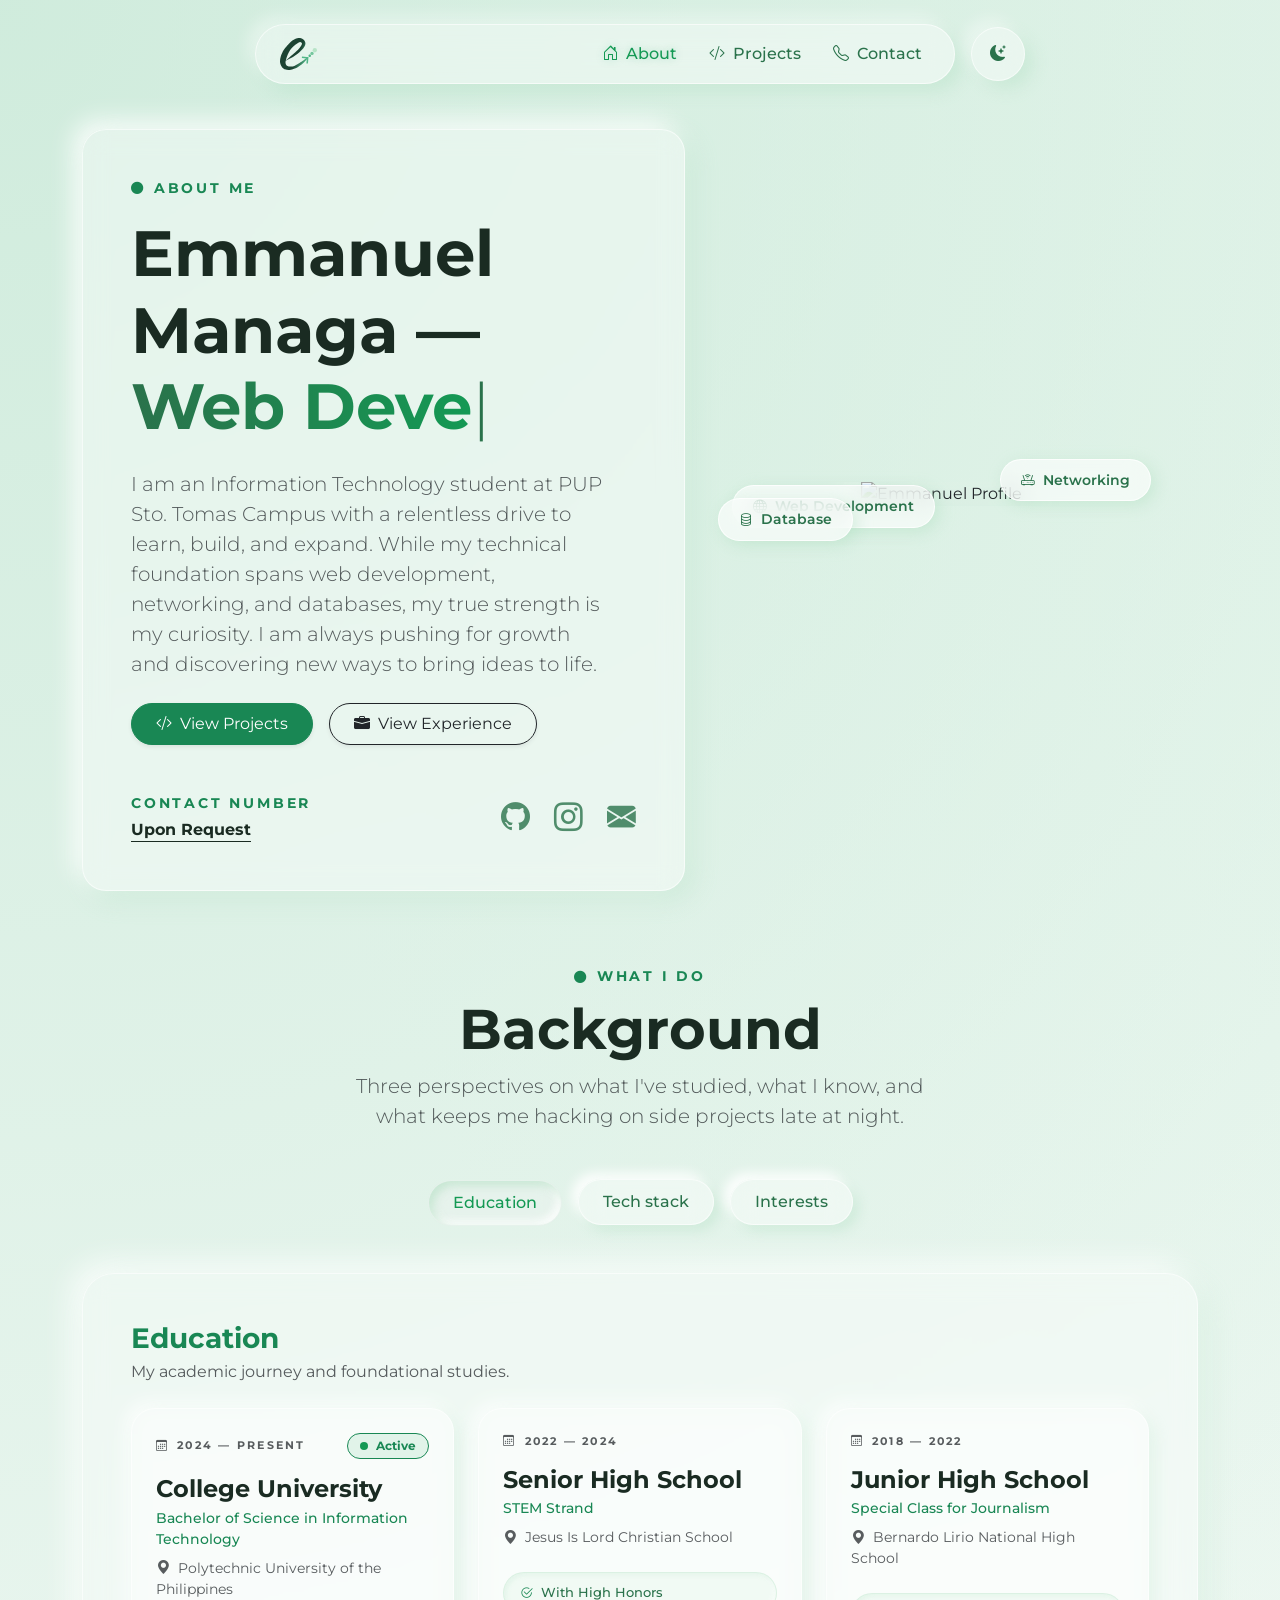
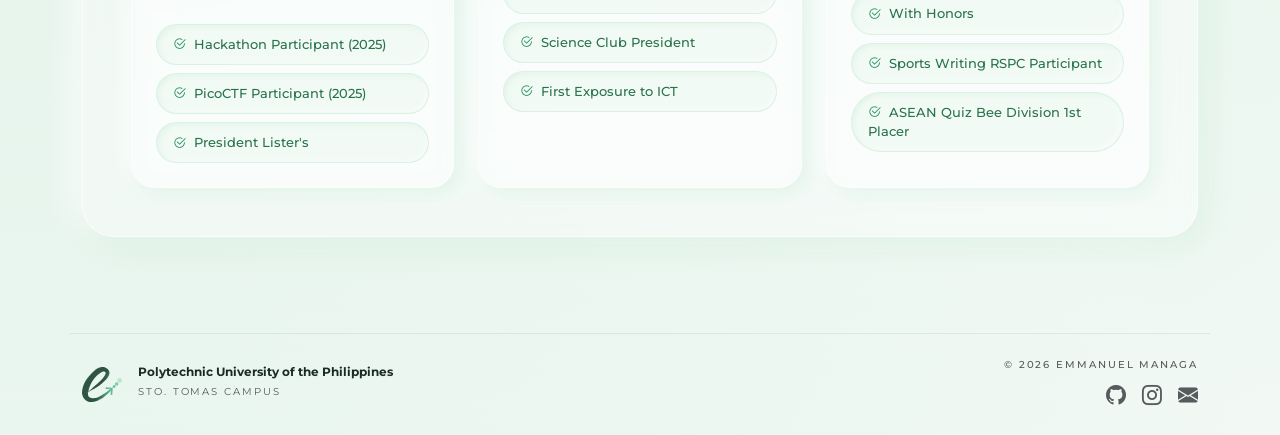
==== index.html @ 695e70b9 "Add files via upload Initial portfolio commit" ====
<!doctype html>
<html lang="en">

<head>
    <meta charset="utf-8">
    <meta name="viewport" content="width=device-width, initial-scale=1">
    <title>Emmanuel Managa</title>
    <link rel="icon" type="image/svg+xml" href="logo.svg">
    <link href="https://cdn.jsdelivr.net/npm/bootstrap@5.3.8/dist/css/bootstrap.min.css" rel="stylesheet"
        integrity="sha384-sRIl4kxILFvY47J16cr9ZwB07vP4J8+LH7qKQnuqkuIAvNWLzeN8tE5YBujZqJLB" crossorigin="anonymous">
    <link rel="stylesheet" href="https://cdn.jsdelivr.net/npm/bootstrap-icons@1.11.3/font/bootstrap-icons.min.css">
    <link href="https://fonts.googleapis.com/css2?family=Montserrat:wght@400;500;600;700&display=swap" rel="stylesheet">
    <link rel="stylesheet" href="style.css">

    <script>
        const savedTheme = localStorage.getItem('portfolioTheme') || 'light';
        document.documentElement.setAttribute('data-bs-theme', savedTheme);
    </script>
</head>

<body>
    <div class="container mt-4 fixed-top d-flex justify-content-center align-items-center gap-3 z-3">

        <nav class="navbar navbar-expand-lg custom-pill-nav px-4 py-2">
            <a class="navbar-brand d-flex align-items-center" href="index.html">
                <img src="logo.svg" alt="Emmanuel Logo" class="custom-logo-img">
            </a>

            <button class="navbar-toggler border-0" type="button" data-bs-toggle="collapse" data-bs-target="#navbarNav">
                <span class="navbar-toggler-icon"></span>
            </button>

            <div class="collapse navbar-collapse" id="navbarNav">
                <ul class="navbar-nav ms-auto gap-3 fw-medium">
                    <li class="nav-item"><a class="nav-link active d-flex align-items-center gap-2" href="index.html"><i
                                class="bi bi-house-door"></i> About</a></li>
                    <li class="nav-item"><a class="nav-link d-flex align-items-center gap-2" href="projects.html"><i
                                class="bi bi-code-slash"></i> Projects</a></li>
                    <li class="nav-item"><a class="nav-link d-flex align-items-center gap-2" href="#contact"><i
                                class="bi bi-telephone"></i> Contact</a></li>
                </ul>
            </div>
        </nav>

        <button id="theme-toggle" class="btn theme-toggle-btn d-flex justify-content-center align-items-center"
            aria-label="Toggle Theme">
            <i class="bi bi-moon-stars-fill" id="theme-icon"></i>
        </button>

    </div>

    <section id="about" class="container min-vh-100 d-flex align-items-center">
        <div class="row w-100 align-items-center g-5 perspective-wrapper mt-4 pt-5">

            <div class="col-lg-7">
                <div class="hero-glass-card p-5" id="parallax-card">
                    <span class="text-success fw-bold tracking-wide small text-uppercase mb-3 d-block">
                        <i class="bi bi-circle-fill text-success small me-2"></i>About Me
                    </span>

                    <h1 class="display-3 fw-bold mt-2 mb-4 text-dark-custom">
                        Emmanuel Managa — <br>
                        <span id="typewriter" class="text-gradient"></span><span class="cursor">|</span>
                    </h1>

                    <p class="lead text-muted mb-4 pe-lg-4">
                        I am an Information Technology student at PUP Sto. Tomas Campus with a relentless drive to
                        learn,
                        build, and expand. While my technical foundation spans web development, networking, and
                        databases,
                        my true strength is my curiosity. I am always pushing for growth and discovering new ways to
                        bring
                        ideas to life.
                    </p>

                    <div class="d-flex flex-wrap gap-3 mb-5">
                        <a href="projects.html" class="btn btn-success px-4 py-2 rounded-pill shadow-sm">
                            <i class="bi bi-code-slash me-2"></i>View Projects
                        </a>
                        <a href="experience.html" class="btn btn-outline-dark px-4 py-2 rounded-pill shadow-sm">
                            <i class="bi bi-briefcase-fill me-2"></i>View Experience
                        </a>
                    </div>

                    <div class="mt-2 d-flex justify-content-between align-items-end flex-wrap gap-3 position-relative"
                        style="z-index: 20;">

                        <div>
                            <span class="text-success fw-bold tracking-wide small text-uppercase d-block mb-1">Contact
                                Number</span>
                            <a href="#"
                                class="h6 fw-bold text-dark-custom text-decoration-underline mb-0 d-inline-block"
                                style="text-underline-offset: 6px;">
                                Upon Request
                            </a>
                        </div>

                        <div class="d-flex gap-4 pb-1">
                            <a href="https://github.com/emmanmanaga" target="_blank" class="hero-social-icon"
                                aria-label="GitHub"><i class="bi bi-github"></i></a>
                            <a href="https://www.instagram.com/em.managa/" target="_blank" class="hero-social-icon"
                                aria-label="Instagram"><i class="bi bi-instagram"></i></a>
                            <a href="mailto:emmanmng13@gmail.com" class="hero-social-icon" aria-label="Email"><i
                                    class="bi bi-envelope-fill"></i></a>
                        </div>

                    </div>
                </div>
            </div>

            <div class="col-lg-5 text-center position-relative d-flex justify-content-center align-items-center mt-3">

                <div class="floating-badge badge-1"><i class="bi bi-globe me-1"></i> Web Development</div>
                <div class="floating-badge badge-2"><i class="bi bi-router me-1"></i> Networking</div>
                <div class="floating-badge badge-3"><i class="bi bi-database me-1"></i> Database</div>

                <div class="floating-wrapper mx-auto w-100" style="max-width: 400px;">

                    <div id="profileBrandCarousel" class="carousel slide" data-bs-ride="carousel" data-bs-pause="false"
                        data-bs-interval="4000">
                        <div class="carousel-inner">

                            <div class="carousel-item active">
                                <img src="hero-pfp.png" alt="Emmanuel Profile" class="img-fluid profile-carousel-img">
                            </div>

                            <div class="carousel-item">
                                <img src="logo.svg" alt="Emmanuel Logo" class="img-fluid profile-carousel-img p-4">
                            </div>

                        </div>
                    </div>

                </div>

            </div>

        </div>
    </section>

    <section class="container py-5 mt-3">

        <div class="text-center mb-5">
            <span class="text-success fw-bold tracking-wide small text-uppercase">
                <i class="bi bi-circle-fill text-success small me-2"></i>What I Do</span>
            <h2 class="display-4 fw-bold text-dark-custom mt-2">Background</h2>
            <p class="lead text-muted mx-auto" style="max-width: 600px;">
                Three perspectives on what I've studied, what I know, and what keeps me hacking on side projects late at
                night.
            </p>
        </div>

        <ul class="nav nav-pills justify-content-center gap-3 mb-5" id="about-pills" role="tablist">
            <li class="nav-item" role="presentation">
                <button class="nav-link active neo-pill" id="pills-education-tab" data-bs-toggle="pill"
                    data-bs-target="#pills-education" type="button" role="tab" aria-selected="true">Education</button>
            </li>
            <li class="nav-item" role="presentation">
                <button class="nav-link neo-pill" id="pills-tech-tab" data-bs-toggle="pill" data-bs-target="#pills-tech"
                    type="button" role="tab" aria-selected="false">Tech stack</button>
            </li>
            <li class="nav-item" role="presentation">
                <button class="nav-link neo-pill" id="pills-interests-tab" data-bs-toggle="pill"
                    data-bs-target="#pills-interests" type="button" role="tab" aria-selected="false">Interests</button>
            </li>
        </ul>

        <div class="tab-content neo-content-card p-4 p-md-5" id="pills-tabContent">

            <div class="tab-pane fade show active" id="pills-education" role="tabpanel" tabindex="0">
                <h3 class="fw-bold text-success mb-1">Education</h3>
                <p class="text-muted mb-4">My academic journey and foundational studies.</p>

                <div class="row g-4">

                    <div class="col-xl-4 col-md-6">
                        <div class="neo-edu-card h-100">
                            <div class="d-flex justify-content-between align-items-center mb-3">
                                <small class="text-muted fw-bold tracking-wide" style="font-size: 0.7rem;">
                                    <i class="bi bi-calendar3 me-2"></i>2024 — PRESENT
                                </small>
                                <span
                                    class="badge rounded-pill neo-active-badge text-success border border-success fw-bold d-flex align-items-center gap-2">
                                    <span class="pulse-dot"></span> Active
                                </span>
                            </div>

                            <h4 class="fw-bold text-dark-custom mb-1">College
                                University</h4>
                            <p class="text-success fw-medium small mb-2">Bachelor of Science in Information Technology
                            </p>
                            <p class="text-muted small mb-4"><i class="bi bi-geo-alt-fill me-1"></i> Polytechnic
                                University of the Philippines</p>

                            <div class="d-flex flex-column gap-2">
                                <div class="neo-list-item"><i
                                        class="bi bi-check2-circle me-2 text-success"></i>Hackathon
                                    Participant (2025)</div>
                                <div class="neo-list-item"><i class="bi bi-check2-circle me-2 text-success"></i>PicoCTF
                                    Participant (2025)
                                </div>
                                <div class="neo-list-item"><i
                                        class="bi bi-check2-circle me-2 text-success"></i>President Lister's</div>
                            </div>
                        </div>
                    </div>

                    <div class="col-xl-4 col-md-6">
                        <div class="neo-edu-card h-100">
                            <div class="d-flex justify-content-between align-items-center mb-3">
                                <small class="text-muted fw-bold tracking-wide" style="font-size: 0.7rem;">
                                    <i class="bi bi-calendar3 me-2"></i>2022 — 2024
                                </small>
                            </div>

                            <h4 class="fw-bold text-dark-custom mb-1">Senior
                                High School</h4>
                            <p class="text-success fw-medium small mb-2">STEM Strand</p>
                            <p class="text-muted small mb-4"><i class="bi bi-geo-alt-fill me-1"></i> Jesus Is Lord
                                Christian School</p>

                            <div class="d-flex flex-column gap-2">
                                <div class="neo-list-item"><i class="bi bi-check2-circle me-2 text-success"></i>With
                                    High Honors</div>
                                <div class="neo-list-item"><i class="bi bi-check2-circle me-2 text-success"></i>Science
                                    Club President
                                </div>
                                <div class="neo-list-item"><i class="bi bi-check2-circle me-2 text-success"></i>First
                                    Exposure to ICT</div>
                            </div>
                        </div>
                    </div>

                    <div class="col-xl-4 col-md-12">
                        <div class="neo-edu-card h-100">
                            <div class="d-flex justify-content-between align-items-center mb-3">
                                <small class="text-muted fw-bold tracking-wide" style="font-size: 0.7rem;">
                                    <i class="bi bi-calendar3 me-2"></i>2018 — 2022
                                </small>
                            </div>

                            <h4 class="fw-bold text-dark-custom mb-1">Junior
                                High School</h4>
                            <p class="text-success fw-medium small mb-2">Special Class for Journalism</p>
                            <p class="text-muted small mb-4"><i class="bi bi-geo-alt-fill me-1"></i> Bernardo Lirio
                                National High School</p>

                            <div class="d-flex flex-column gap-2">
                                <div class="neo-list-item"><i class="bi bi-check2-circle me-2 text-success"></i>With
                                    Honors</div>
                                <div class="neo-list-item"><i class="bi bi-check2-circle me-2 text-success"></i>Sports
                                    Writing RSPC Participant
                                </div>
                                <div class="neo-list-item"><i class="bi bi-check2-circle me-2 text-success"></i>ASEAN
                                    Quiz Bee Division 1st Placer</div>
                            </div>
                        </div>
                    </div>

                </div>
            </div>

            <div class="tab-pane fade" id="pills-tech" role="tabpanel" tabindex="0">
                <h3 class="fw-bold text-success mb-1">Tech Stack</h3>
                <p class="text-muted mb-4">The tools, languages, and frameworks I use to build.</p>

                <div class="row g-4">

                    <div class="col-md-6">
                        <div class="neo-edu-card h-100">
                            <div class="d-flex align-items-center gap-3 mb-4">
                                <div class="tech-icon-wrapper text-success">
                                    <i class="bi bi-code-slash fs-5"></i>
                                </div>
                                <h5 class="fw-bold text-dark-custom mb-0 tracking-wide text-uppercase"
                                    style="font-size: 0.85rem;">Frontend Development</h5>
                            </div>
                            <div class="d-flex flex-wrap gap-2">
                                <div class="neo-tech-pill"><i class="bi bi-filetype-html text-danger fs-6"></i> HTML
                                </div>
                                <div class="neo-tech-pill"><i class="bi bi-filetype-css text-primary fs-6"></i> CSS
                                </div>
                                <div class="neo-tech-pill"><i class="bi bi-filetype-js text-warning fs-6"></i>
                                    JavaScript</div>
                                <div class="neo-tech-pill"><i class="bi bi-bootstrap text-purple fs-6"
                                        style="color: #7952b3;"></i> Bootstrap</div>
                                <div class="neo-tech-pill"><i class="bi bi-window text-secondary fs-6"></i> Tkinter
                                </div>
                            </div>
                        </div>
                    </div>

                    <div class="col-md-6">
                        <div class="neo-edu-card h-100">
                            <div class="d-flex align-items-center gap-3 mb-4">
                                <div class="tech-icon-wrapper text-success">
                                    <i class="bi bi-cpu fs-5"></i>
                                </div>
                                <h5 class="fw-bold text-dark-custom mb-0 tracking-wide text-uppercase"
                                    style="font-size: 0.85rem;">Backend Development</h5>
                            </div>
                            <div class="d-flex flex-wrap gap-2">
                                <div class="neo-tech-pill"><i class="bi bi-filetype-php text-primary fs-6"
                                        style="color: #777bb4 !important;"></i> PHP</div>
                                <div class="neo-tech-pill"><i class="bi bi-filetype-py text-primary fs-6"></i> Python
                                </div>
                                <div class="neo-tech-pill"><i class="bi bi-droplet-half text-dark-custom fs-6"></i>
                                    Flask</div>
                                <div class="neo-tech-pill"><i class="bi bi-filetype-cs text-purple fs-6"
                                        style="color: #68217a;"></i> C#</div>
                                <div class="neo-tech-pill"><i class="bi bi-controller text-success fs-6"></i> Pygame
                                </div>
                                <div class="neo-tech-pill"><i class="bi bi-cup-hot-fill fs-6"
                                        style="color: #f89820;"></i> Java</div>
                            </div>
                        </div>
                    </div>

                    <div class="col-md-6">
                        <div class="neo-edu-card h-100">
                            <div class="d-flex align-items-center gap-3 mb-4">
                                <div class="tech-icon-wrapper text-success">
                                    <i class="bi bi-hdd-network fs-5"></i>
                                </div>
                                <h5 class="fw-bold text-dark-custom mb-0 tracking-wide text-uppercase"
                                    style="font-size: 0.85rem;">Database & Networking</h5>
                            </div>
                            <div class="d-flex flex-wrap gap-2">
                                <div class="neo-tech-pill"><i class="bi bi-database text-info fs-6"></i> MySQL</div>
                                <div class="neo-tech-pill"><i class="bi bi-database text-primary fs-6"></i> SQLite</div>
                                <div class="neo-tech-pill"><i class="bi bi-router text-success fs-6"></i> Cisco Packet
                                    Tracer</div>
                                <div class="neo-tech-pill"><i class="bi bi-activity text-primary fs-6"></i> Wireshark
                                </div>
                                <div class="neo-tech-pill"><i class="bi bi-ubuntu fs-6" style="color: #E95420;"></i>
                                    Ubuntu</div>
                            </div>
                        </div>
                    </div>

                    <div class="col-md-6">
                        <div class="neo-edu-card h-100">
                            <div class="d-flex align-items-center gap-3 mb-4">
                                <div class="tech-icon-wrapper text-success">
                                    <i class="bi bi-tools fs-5"></i>
                                </div>
                                <h5 class="fw-bold text-dark-custom mb-0 tracking-wide text-uppercase"
                                    style="font-size: 0.85rem;">Tools & Design</h5>
                            </div>
                            <div class="d-flex flex-wrap gap-2">
                                <div class="neo-tech-pill"><i class="bi bi-git text-danger fs-6"></i> Git</div>
                                <div class="neo-tech-pill"><i class="bi bi-github text-dark-custom fs-6"></i> Github
                                </div>
                                <div class="neo-tech-pill"><i class="bi bi-palette text-danger fs-6"></i> Figma</div>
                                <div class="neo-tech-pill"><i class="bi bi-braces text-purple fs-6"
                                        style="color: #5c2d91;"></i> Visual Studio</div>
                                <div class="neo-tech-pill"><i class="bi bi-badge-3d-fill fs-6"
                                        style="color: #ea7600;"></i> Blender</div>
                            </div>
                        </div>
                    </div>

                </div>
            </div>

            <div class="tab-pane fade" id="pills-interests" role="tabpanel" tabindex="0">
                <h3 class="fw-bold text-success mb-1">Interests</h3>
                <p class="text-muted mb-4">Where my curiosity leads me outside of class.</p>

                <div class="row g-4 mt-2">

                    <div class="col-md-4">
                        <div class="neo-interest-card h-100 text-center p-4 p-lg-5">
                            <div class="neo-icon-stage mx-auto mb-4">
                                <i class="bi bi-shield-lock-fill text-success fs-1"></i>
                            </div>
                            <h5 class="fw-bold text-dark-custom">Cybersecurity & CTFs</h5>
                            <p class="text-muted small mb-0 mt-3">Diving deep into reverse engineering, analyzing
                                network protocols, and building custom binary exploitation challenges from scratch.</p>
                        </div>
                    </div>

                    <div class="col-md-4">
                        <div class="neo-interest-card h-100 text-center p-4 p-lg-5">
                            <div class="neo-icon-stage mx-auto mb-4">
                                <i class="bi bi-controller text-success fs-1"></i>
                            </div>
                            <h5 class="fw-bold text-dark-custom">Game Development</h5>
                            <p class="text-muted small mb-0 mt-3">Writing core logic for 2D arcade physics in Python and
                                gamifying complex system algorithms into interactive web experiences.</p>
                        </div>
                    </div>

                    <div class="col-md-4">
                        <div class="neo-interest-card h-100 text-center p-4 p-lg-5">
                            <div class="neo-icon-stage mx-auto mb-4">
                                <i class="bi bi-diagram-3-fill text-success fs-1"></i>
                            </div>
                            <h5 class="fw-bold text-dark-custom">System Architecture</h5>
                            <p class="text-muted small mb-0 mt-3">Designing scalable, object-oriented ecosystem projects
                                like fleet management databases and companion apps.</p>
                        </div>
                    </div>

                </div>
            </div>

        </div>
    </section>

    <footer class="container py-4 mt-5 border-top neo-footer">
        <div class="d-flex flex-column flex-md-row justify-content-between align-items-center gap-4">

            <div class="d-flex align-items-center gap-3 text-center text-md-start">
                <img src="logo.svg" alt="Logo" class="footer-logo">
                <div>
                    <h6 class="mb-0 fw-bold text-dark-custom lh-1" style="font-size: 0.75rem;">Polytechnic University of
                        the Philippines</h6>
                    <small class="text-muted tracking-wide" style="font-size: 0.6rem;">STO. TOMAS CAMPUS</small>
                </div>
            </div>

            <div class="text-center text-md-end">
                <small class="text-muted tracking-wide d-block fw-medium mb-2" style="font-size: 0.6rem;">&copy; 2026
                    EMMANUEL MANAGA</small>

                <div class=" d-flex justify-content-center justify-content-md-end gap-3">
                    <a href="https://github.com/emmanmanaga" target="_blank" class="text-muted footer-icon"
                        aria-label="GitHub"><i class="bi bi-github"></i></a>
                    <a href="https://www.instagram.com/em.managa/" target="_blank" class="text-muted footer-icon"
                        aria-label="Instagram"><i class="bi bi-instagram"></i></a>
                    <a href="mailto:emmanmng13@gmail.com" class="text-muted footer-icon" aria-label="Email"><i
                            class="bi bi-envelope-fill"></i></a>
                </div>
            </div>
        </div>

    </footer>

    <script src="https://cdn.jsdelivr.net/npm/bootstrap@5.3.8/dist/js/bootstrap.bundle.min.js"
        integrity="sha384-FKyoEForCGlyvwx9Hj09JcYn3nv7wiPVlz7YYwJrWVcXK/BmnVDxM+D2scQbITxI"
        crossorigin="anonymous"></script>

    <script>
        const toggleBtn = document.getElementById('theme-toggle');
        const themeIcon = document.getElementById('theme-icon');
        const htmlElement = document.documentElement;

        // 1. Sync the icon state immediately when the page loads
        if (htmlElement.getAttribute('data-bs-theme') === 'dark') {
            themeIcon.classList.replace('bi-moon-stars-fill', 'bi-sun-fill');
        }

        // 2. The Click Event
        toggleBtn.addEventListener('click', () => {
            const currentTheme = htmlElement.getAttribute('data-bs-theme');
            let newTheme;

            if (currentTheme === 'dark') {
                newTheme = 'light';
                themeIcon.classList.replace('bi-sun-fill', 'bi-moon-stars-fill');
            } else {
                newTheme = 'dark';
                themeIcon.classList.replace('bi-moon-stars-fill', 'bi-sun-fill');
            }

            // Apply to the page and save to browser memory
            htmlElement.setAttribute('data-bs-theme', newTheme);
            localStorage.setItem('portfolioTheme', newTheme);
        });
    </script>

    <script>
        // 1. The Typewriter Effect
        const roles = ["Web Developer", "Curious Dreamer", "Ad Astra"];
        let roleIndex = 0;
        let charIndex = 0;
        let isDeleting = false;
        const typewriterElement = document.getElementById('typewriter');

        function type() {
            const currentRole = roles[roleIndex];

            if (isDeleting) {
                typewriterElement.textContent = currentRole.substring(0, charIndex - 1);
                charIndex--;
            } else {
                typewriterElement.textContent = currentRole.substring(0, charIndex + 1);
                charIndex++;
            }

            let typeSpeed = isDeleting ? 40 : 100;

            if (!isDeleting && charIndex === currentRole.length) {
                typeSpeed = 2000; // Pause when word is complete
                isDeleting = true;
            } else if (isDeleting && charIndex === 0) {
                isDeleting = false;
                roleIndex = (roleIndex + 1) % roles.length;
                typeSpeed = 500; // Pause before typing next word
            }

            setTimeout(type, typeSpeed);
        }

        // Start the typing effect after a short delay
        setTimeout(type, 1000);

        // 2. The Smooth Interactive 3D Card Hover
        const card = document.getElementById('parallax-card');

        // When the mouse ENTERS the card
        card.addEventListener("mouseenter", () => {
            // Add a very quick transition so it doesn't instantly snap to the cursor
            card.style.transition = 'transform 0.1s ease-out';
        });

        // When the mouse MOVES inside the card
        card.addEventListener("mousemove", (e) => {
            const rect = card.getBoundingClientRect();
            const x = e.clientX - rect.left;
            const y = e.clientY - rect.top;

            const centerX = rect.width / 2;
            const centerY = rect.height / 2;

            // Softened the tilt by dividing by 35 instead of 20
            const rotateX = ((centerY - y) / 35).toFixed(2);
            const rotateY = ((x - centerX) / 35).toFixed(2);

            // Remove the transition while moving to eliminate jitter
            card.style.transition = 'none';
            card.style.transform = `perspective(1000px) rotateX(${rotateX}deg) rotateY(${rotateY}deg)`;
        });

        // When the mouse LEAVES the card
        card.addEventListener("mouseleave", () => {
            // Apply a smooth, elastic cubic-bezier transition for the snap-back
            card.style.transition = 'transform 0.5s cubic-bezier(0.25, 0.8, 0.25, 1)';
            card.style.transform = `perspective(1000px) rotateX(0deg) rotateY(0deg)`;
        });
    </script>

</body>

</html>
---- style.css ----
/* Animated Soft Pastel Green Mesh Gradient */
body {
    /* 1. The creamy, milky base color */
    background-color: #f2f9f5;
    font-family: 'Montserrat', sans-serif;

    /* 2. The soft pastel green patches */
    background-image:
        radial-gradient(circle at 0% 0%, rgba(193, 230, 210, 0.7) 0%, transparent 50%),
        radial-gradient(circle at 100% 100%, rgba(167, 219, 186, 0.5) 0%, transparent 50%),
        radial-gradient(circle at 100% 0%, rgba(226, 245, 233, 0.8) 0%, transparent 50%),
        radial-gradient(circle at 0% 100%, rgba(200, 235, 215, 0.6) 0%, transparent 50%);

    /* 3. Make the background canvas larger so we have room to move it around */
    background-size: 200% 200%;

    /* 4. Trigger the animation (runs for 15 seconds, eases in and out smoothly, loops forever) */
    animation: fluctuate 15s ease-in-out infinite alternate;

    min-height: 100vh;
}

/* 5. The Animation Logic: Shifting the patches around */
@keyframes fluctuate {
    0% {
        background-position: 0% 0%;
    }

    50% {
        background-position: 100% 100%;
    }

    100% {
        background-position: 0% 100%;
    }
}

.tracking-wide {
    letter-spacing: 0.2em;
}

/* --- Floating Pill Navigation (Glassmorphic + Neumorphic) --- */
.custom-pill-nav {
    background: rgba(255, 255, 255, 0.4);
    /* Frosted glass base */
    backdrop-filter: blur(12px);
    -webkit-backdrop-filter: blur(12px);
    /* Safari support */
    border-radius: 50px;
    /* The pill shape */
    border: 1px solid rgba(255, 255, 255, 0.6);
    /* Subtle glowing edge */

    /* Neumorphic soft shadows */
    box-shadow:
        8px 8px 16px rgba(167, 219, 186, 0.3),
        -8px -8px 16px rgba(255, 255, 255, 0.4);

    width: 100%;
    max-width: 700px;
    /* Prevents it from stretching too wide on big screens */
}

/* Link Styling */
.custom-pill-nav .nav-link {
    color: #2a724b;
    transition: all 0.2s;
}

.custom-pill-nav .nav-link:hover,
.custom-pill-nav .nav-link.active {
    color: #149954;
    text-shadow: 0 0 8px rgba(20, 153, 84, 0.3);
}

.custom-logo-img {
    height: 32px;
    width: auto;
}

/* --- Theme Toggle Button --- */
.theme-toggle-btn {
    background: rgba(255, 255, 255, 0.4);
    backdrop-filter: blur(12px);
    -webkit-backdrop-filter: blur(12px);
    border-radius: 50px;
    border: 1px solid rgba(255, 255, 255, 0.6);
    box-shadow: 8px 8px 16px rgba(167, 219, 186, 0.3), -8px -8px 16px rgba(255, 255, 255, 0.4);

    /* Perfect circle sizing */
    width: 54px;
    height: 54px;
    color: #2a724b;
    transition: all 0.3s ease;
}

.theme-toggle-btn:hover {
    color: #149954;
    transform: translateY(-2px);
    /* Slight lift effect on hover */
}

/* --- Hero Section Styling --- */
.perspective-wrapper {
    perspective: 1000px;
    /* Required for the 3D tilt effect */
}

.hero-glass-card {
    background: rgba(255, 255, 255, 0.4);
    backdrop-filter: blur(12px);
    -webkit-backdrop-filter: blur(12px);
    border-radius: 24px;
    border: 1px solid rgba(255, 255, 255, 0.6);
    box-shadow: 8px 8px 24px rgba(167, 219, 186, 0.3), -8px -8px 24px rgba(255, 255, 255, 0.9);
    transform-style: preserve-3d;
}

/* Typography Colors & Gradients */
.text-dark-custom {
    color: #1a2b22;
}

.text-gradient {
    background: linear-gradient(90deg, #2a724b, #149954);
    background-clip: text;
    -webkit-background-clip: text;
    -webkit-text-fill-color: transparent;
}

/* Blinking Cursor for Typewriter */
.cursor {
    animation: blink 1s infinite;
    color: #2a724b;
    font-weight: 300;
}

@keyframes blink {

    0%,
    100% {
        opacity: 1;
    }

    50% {
        opacity: 0;
    }
}

/* --- Hero Contact & Social Icons --- */
.hero-social-icon {
    font-size: 1.8rem;
    /* Makes them large and easily clickable */
    color: #2a724b;
    transition: all 0.2s ease;
    opacity: 0.8;
}

.hero-social-icon:hover {
    color: #149954;
    opacity: 1;
    transform: translateY(-4px);
    /* Slight lift on hover */
    filter: drop-shadow(0 4px 8px rgba(20, 153, 84, 0.3));
}

/* Profile Image Frame */
.profile-frame {
    padding: 12px;
    max-width: 400px;
}

/* --- Carousel & Profile Image Styling --- */

/* 1. The wrapper handles the continuous floating */
.floating-wrapper {
    animation: floatProfile 4s ease-in-out infinite;
    z-index: 1;
}

/* 2. The images handle the traced shadows and sizing */
.profile-carousel-img {
    width: 100%;
    /* Force an aspect ratio so the carousel doesn't jump in height if your logo and photo are different sizes */
    aspect-ratio: 2/3;
    object-fit: contain;

    /* Light mode traced shadow */
    filter: drop-shadow(10px 10px 15px rgba(120, 190, 150, 0.6)) drop-shadow(-10px -10px 15px rgba(255, 255, 255, 1));
}

/* The Continuous Up & Down Animation */
@keyframes floatProfile {
    0% {
        transform: translateY(0px);
    }

    50% {
        transform: translateY(-15px);
        /* Moves up by 15 pixels */
    }

    100% {
        transform: translateY(0px);
        /* Returns to starting position */
    }
}

/* --- Orbiting Skill Badges --- */

.floating-badge {
    position: absolute;
    background: rgba(255, 255, 255, 0.6);
    backdrop-filter: blur(12px);
    -webkit-backdrop-filter: blur(12px);
    border: 1px solid rgba(255, 255, 255, 0.8);
    color: #2a724b;
    padding: 10px 20px;
    border-radius: 50px;
    font-weight: 600;
    font-size: 0.85rem;
    box-shadow: 4px 4px 16px rgba(167, 219, 186, 0.4);
    z-index: 2;
    /* Ensures they float on top of your photo */

    /* The continuous floating animation */
    animation: floatOrbit 5s ease-in-out infinite;
}

/* Specific Positions & Animation Delays around the Image */
.badge-1 {
    top: 15%;
    left: 5%;
    animation-delay: 0s;
}

.badge-2 {
    bottom: 20%;
    right: 5%;
    animation-delay: 1.5s;
    /* Delays the start so they float out of sync */
}

.badge-3 {
    top: 68%;
    left: 2%;
    animation-delay: 3s;
}

/* The subtle up/down keyframes for the badges */
@keyframes floatOrbit {

    0%,
    100% {
        transform: translateY(0px);
    }

    50% {
        transform: translateY(-12px);
    }
}

/* --- About Section & Neumorphic Pills --- */

/* 1. Default Pill State (Raised) */
.neo-pill {
    background: rgba(255, 255, 255, 0.4);
    backdrop-filter: blur(12px);
    border-radius: 50px !important;
    /* Forces the pill shape */
    border: 1px solid rgba(255, 255, 255, 0.6);
    color: #2a724b;
    font-weight: 500;
    padding: 10px 24px;

    /* Outward soft shadow */
    box-shadow: 6px 6px 12px rgba(167, 219, 186, 0.3), -6px -6px 12px rgba(255, 255, 255, 0.9);
    transition: all 0.2s ease;
}

.neo-pill:hover {
    color: #149954;
    transform: translateY(-1px);
    /* Slight lift on hover before clicking */
}

/* 2. Active Pill State (Depressed/Pushed In) */
.nav-pills .nav-link.active.neo-pill {
    background: rgba(234, 242, 238, 0.5);
    /* Slightly darker base to look indented */
    color: #149954;
    border: 1px solid transparent;
    /* Remove glow border when pressed */

    /* THE MAGIC: Inset shadows simulate a hole or indentation */
    box-shadow: inset 4px 4px 8px rgba(167, 219, 186, 0.5), inset -4px -4px 8px rgba(255, 255, 255, 0.9);
    transform: translateY(1px);
    /* Physically moves the text down slightly */
}

/* 3. The Big Content Card */
.neo-content-card {
    background: rgba(255, 255, 255, 0.4);
    backdrop-filter: blur(12px);
    border-radius: 32px;
    border: 1px solid rgba(255, 255, 255, 0.6);
    box-shadow: 10px 10px 30px rgba(167, 219, 186, 0.2), -10px -10px 30px rgba(255, 255, 255, 0.8);
    min-height: 400px;
}

/* 4. Wireframe Placeholder Boxes (For layout testing) */
.placeholder-box {
    background: rgba(167, 219, 186, 0.15);
    border-radius: 20px;
    height: 200px;
    border: 1px solid rgba(255, 255, 255, 0.4);
    /* Inset shadow to make them look like empty slots */
    box-shadow: inset 4px 4px 8px rgba(167, 219, 186, 0.2), inset -4px -4px 8px rgba(255, 255, 255, 0.5);
}

/* --- Education Cards Styling --- */

/* The Main Container */
.neo-edu-card {
    background: rgba(255, 255, 255, 0.3);
    backdrop-filter: blur(12px);
    border-radius: 24px;
    padding: 1.5rem;
    border: 1px solid rgba(255, 255, 255, 0.6);
    box-shadow: 6px 6px 16px rgba(167, 219, 186, 0.2), -6px -6px 16px rgba(255, 255, 255, 0.7);
    transition: transform 0.3s ease, box-shadow 0.3s ease;
}

.neo-edu-card:hover {
    transform: translateY(-5px);
    box-shadow: 8px 8px 20px rgba(167, 219, 186, 0.3), -8px -8px 20px rgba(255, 255, 255, 0.9);
}

/* The List Items (Bullets) */
.neo-list-item {
    background: rgba(167, 219, 186, 0.1);
    border: 1px solid rgba(167, 219, 186, 0.3);
    border-radius: 50px;
    padding: 10px 16px;
    font-size: 0.8rem;
    color: #2a724b;
    font-weight: 500;
    /* Soft inset shadow to make them look like tracks */
    box-shadow: inset 2px 2px 5px rgba(167, 219, 186, 0.2), inset -2px -2px 5px rgba(255, 255, 255, 0.5);
}

/* The Pulsing Active Dot */
.neo-active-badge {
    background: rgba(20, 153, 84, 0.1);
    padding: 6px 12px;
}

.pulse-dot {
    width: 8px;
    height: 8px;
    background-color: #149954;
    border-radius: 50%;
    display: inline-block;
    box-shadow: 0 0 0 0 rgba(20, 153, 84, 0.7);
    animation: pulseActive 2s infinite;
}

@keyframes pulseActive {
    0% {
        transform: scale(0.95);
        box-shadow: 0 0 0 0 rgba(20, 153, 84, 0.7);
    }

    70% {
        transform: scale(1);
        box-shadow: 0 0 0 6px rgba(20, 153, 84, 0);
    }

    100% {
        transform: scale(0.95);
        box-shadow: 0 0 0 0 rgba(20, 153, 84, 0);
    }
}

/* --- Tech Stack Cards & Pills --- */

/* The circular background for the category icons */
.tech-icon-wrapper {
    width: 42px;
    height: 42px;
    border-radius: 50%;
    background: rgba(167, 219, 186, 0.3);
    display: flex;
    align-items: center;
    justify-content: center;
    /* Inset shadow gives it that 'pressed in' look */
    box-shadow: inset 2px 2px 4px rgba(255, 255, 255, 0.6), inset -2px -2px 4px rgba(167, 219, 186, 0.2);
}

/* The individual technology pills */
.neo-tech-pill {
    background: rgba(255, 255, 255, 0.5);
    backdrop-filter: blur(8px);
    -webkit-backdrop-filter: blur(8px);
    border: 1px solid rgba(255, 255, 255, 0.8);
    border-radius: 50px;
    padding: 8px 16px;
    font-size: 0.85rem;
    font-weight: 600;
    color: #1a2b22;
    display: inline-flex;
    align-items: center;
    gap: 8px;
    /* Soft outward shadow */
    box-shadow: 4px 4px 10px rgba(167, 219, 186, 0.2), -4px -4px 10px rgba(255, 255, 255, 0.8);
    transition: transform 0.2s ease, box-shadow 0.2s ease, background 0.2s ease;
}

.neo-tech-pill:hover {
    transform: translateY(-2px);
    /* A frosty, slightly deeper pastel green */
    background: rgba(226, 242, 233, 0.9);
    /* Gives the edge a subtle green glow instead of pure white */
    border-color: rgba(167, 219, 186, 0.8);
    box-shadow: 6px 6px 14px rgba(167, 219, 186, 0.4), -6px -6px 14px rgba(255, 255, 255, 1);
}

/* --- Interests Cards Styling --- */

/* The Main Hover Card */
.neo-interest-card {
    background: rgba(255, 255, 255, 0.4);
    backdrop-filter: blur(12px);
    -webkit-backdrop-filter: blur(12px);
    border-radius: 32px;
    border: 1px solid rgba(255, 255, 255, 0.6);
    
    /* Soft, pillowy outward shadow */
    box-shadow: 8px 8px 24px rgba(167, 219, 186, 0.3), -8px -8px 24px rgba(255, 255, 255, 0.9);
    transition: transform 0.4s cubic-bezier(0.25, 0.8, 0.25, 1), box-shadow 0.4s ease;
}

.neo-interest-card:hover {
    transform: translateY(-8px);
    box-shadow: 12px 12px 30px rgba(167, 219, 186, 0.4), -12px -12px 30px rgba(255, 255, 255, 1);
}

/* The deeply inset "stage" for the icon */
.neo-icon-stage {
    width: 90px;
    height: 90px;
    border-radius: 50%;
    background: rgba(234, 242, 238, 0.6);
    display: flex;
    align-items: center;
    justify-content: center;
    
    /* Strong inset shadow makes it look physically carved into the card */
    box-shadow: inset 6px 6px 12px rgba(167, 219, 186, 0.6), inset -6px -6px 12px rgba(255, 255, 255, 0.9);
    border: 1px solid rgba(255, 255, 255, 0.4);
    transition: transform 0.4s cubic-bezier(0.34, 1.56, 0.64, 1); /* Bouncy spring effect */
}

/* Make the icon pop out when the card is hovered */
.neo-interest-card:hover .neo-icon-stage {
    transform: scale(1.15); 
}

/* --- Footer Styling --- */
.neo-footer {
    /* Overrides standard grey border with a soft green transparent one */
    border-color: rgba(42, 114, 75, 0.1) !important;
}

.footer-logo {
    height: 35px;
    width: auto;
    opacity: 0.9;
}

/* Social Icon Hover Flair */
.footer-icon {
    font-size: 1.25rem;
    transition: all 0.2s ease;
}

.footer-icon:hover {
    color: #149954 !important;
    transform: translateY(-3px);
    /* Subtle lift */
    text-shadow: 0 4px 8px rgba(20, 153, 84, 0.2);
}


/* --- Manual Dark Mode Overrides --- */
/* Notice we changed this from @media to [data-bs-theme="dark"] */
[data-bs-theme="dark"] body {
    background-color: #0d1712;
    background-image:
        radial-gradient(circle at 0% 0%, rgba(42, 114, 75, 0.4) 0%, transparent 50%),
        radial-gradient(circle at 100% 100%, rgba(20, 153, 84, 0.25) 0%, transparent 50%),
        radial-gradient(circle at 100% 0%, rgba(5, 61, 30, 0.5) 0%, transparent 50%),
        radial-gradient(circle at 0% 100%, rgba(31, 92, 58, 0.3) 0%, transparent 50%);
}

[data-bs-theme="dark"] .custom-pill-nav,
[data-bs-theme="dark"] .theme-toggle-btn {
    background: rgba(26, 29, 28, 0.5);
    border: 1px solid rgba(255, 255, 255, 0.05);
    box-shadow: 8px 8px 16px rgba(0, 0, 0, 0.4), -8px -8px 16px rgba(255, 255, 255, 0.02);
    color: #c1e6d2;
}

[data-bs-theme="dark"] .custom-pill-nav .nav-link {
    color: #c1e6d2;
}

/* --- Dark Mode Overrides for Contact Block --- */
[data-bs-theme="dark"] .hero-social-icon {
    color: #a7dbba;
}

[data-bs-theme="dark"] .hero-social-icon:hover {
    color: #c1e6d2;
    filter: drop-shadow(0 4px 8px rgba(167, 219, 186, 0.3));
}

/* --- Dark Mode Overrides for Hero --- */
[data-bs-theme="dark"] .hero-glass-card {
    background: rgba(26, 29, 28, 0.5);
    border: 1px solid rgba(255, 255, 255, 0.05);
    box-shadow: 8px 8px 24px rgba(0, 0, 0, 0.4), -8px -8px 24px rgba(255, 255, 255, 0.02);
}

[data-bs-theme="dark"] .profile-carousel-img {
    filter: drop-shadow(8px 8px 16px rgba(0, 0, 0, 0.6)) drop-shadow(-8px -8px 16px rgba(255, 255, 255, 0.05));
}

[data-bs-theme="dark"] .text-dark-custom {
    color: #e2f5e9;
}

[data-bs-theme="dark"] .text-muted {
    color: #a7dbba !important;
}

[data-bs-theme="dark"] .btn-outline-dark {
    color: #e2f5e9;
    border-color: #a7dbba;
}

[data-bs-theme="dark"] .btn-outline-dark:hover {
    background: #a7dbba;
    color: #0d1712;
}

/* --- Dark Mode Overrides for Orbit Badges --- */
[data-bs-theme="dark"] .floating-badge {
    background: rgba(26, 29, 28, 0.6);
    border: 1px solid rgba(255, 255, 255, 0.1);
    color: #c1e6d2;
    box-shadow: 4px 4px 16px rgba(0, 0, 0, 0.4);
}

/* --- Dark Mode Overrides for About Section --- */
[data-bs-theme="dark"] .neo-pill {
    background: rgba(26, 29, 28, 0.5);
    border-color: rgba(255, 255, 255, 0.05);
    color: #c1e6d2;
    box-shadow: 6px 6px 12px rgba(0, 0, 0, 0.4), -6px -6px 12px rgba(255, 255, 255, 0.02);
}

[data-bs-theme="dark"] .nav-pills .nav-link.active.neo-pill {
    background: rgba(13, 23, 18, 0.5);
    color: #e2f5e9;
    /* Dark mode inset shadows */
    box-shadow: inset 4px 4px 8px rgba(0, 0, 0, 0.6), inset -4px -4px 8px rgba(255, 255, 255, 0.03);
}

[data-bs-theme="dark"] .neo-content-card {
    background: rgba(26, 29, 28, 0.4);
    border-color: rgba(255, 255, 255, 0.05);
    box-shadow: 10px 10px 30px rgba(0, 0, 0, 0.4), -10px -10px 30px rgba(255, 255, 255, 0.02);
}

[data-bs-theme="dark"] .placeholder-box {
    background: rgba(0, 0, 0, 0.2);
    border-color: rgba(255, 255, 255, 0.02);
    box-shadow: inset 4px 4px 8px rgba(0, 0, 0, 0.5), inset -4px -4px 8px rgba(255, 255, 255, 0.02);
}

/* --- Dark Mode Overrides for Education Cards --- */
[data-bs-theme="dark"] .neo-edu-card {
    background: rgba(26, 29, 28, 0.4);
    border-color: rgba(255, 255, 255, 0.05);
    box-shadow: 6px 6px 16px rgba(0, 0, 0, 0.4), -6px -6px 16px rgba(255, 255, 255, 0.02);
}

[data-bs-theme="dark"] .neo-edu-card:hover {
    box-shadow: 8px 8px 20px rgba(0, 0, 0, 0.5), -8px -8px 20px rgba(255, 255, 255, 0.03);
}

[data-bs-theme="dark"] .neo-list-item {
    background: rgba(13, 23, 18, 0.5);
    border-color: rgba(255, 255, 255, 0.05);
    color: #c1e6d2;
    box-shadow: inset 2px 2px 5px rgba(0, 0, 0, 0.5), inset -2px -2px 5px rgba(255, 255, 255, 0.02);
}

[data-bs-theme="dark"] .neo-active-badge {
    background: rgba(167, 219, 186, 0.1);
    color: #a7dbba !important;
    border-color: rgba(167, 219, 186, 0.3) !important;
}

[data-bs-theme="dark"] .pulse-dot {
    background-color: #a7dbba;
    animation: pulseActiveDark 2s infinite;
}

@keyframes pulseActiveDark {
    0% {
        transform: scale(0.95);
        box-shadow: 0 0 0 0 rgba(167, 219, 186, 0.4);
    }

    70% {
        transform: scale(1);
        box-shadow: 0 0 0 6px rgba(167, 219, 186, 0);
    }

    100% {
        transform: scale(0.95);
        box-shadow: 0 0 0 0 rgba(167, 219, 186, 0);
    }
}

/* --- Dark Mode Overrides for Tech Stack --- */

[data-bs-theme="dark"] .tech-icon-wrapper {
    background: rgba(20, 153, 84, 0.15);
    box-shadow: inset 2px 2px 4px rgba(0, 0, 0, 0.4), inset -2px -2px 4px rgba(167, 219, 186, 0.05);
}

[data-bs-theme="dark"] .neo-tech-pill {
    background: rgba(26, 29, 28, 0.6);
    border-color: rgba(255, 255, 255, 0.05);
    color: #e2f5e9;
    box-shadow: 4px 4px 10px rgba(0, 0, 0, 0.4), -4px -4px 10px rgba(255, 255, 255, 0.02);
}

[data-bs-theme="dark"] .neo-tech-pill:hover {
    background: rgba(42, 114, 75, 0.2);
    box-shadow: 6px 6px 14px rgba(0, 0, 0, 0.5), -6px -6px 14px rgba(255, 255, 255, 0.03);
}

/* Ensure dark icons (like Github and Flask) turn white in dark mode */
[data-bs-theme="dark"] .text-dark-custom {
    color: #e2f5e9 !important;
}

/* --- Dark Mode Overrides for Interests --- */
[data-bs-theme="dark"] .neo-interest-card {
    background: rgba(26, 29, 28, 0.4);
    border-color: rgba(255, 255, 255, 0.05);
    box-shadow: 8px 8px 24px rgba(0, 0, 0, 0.4), -8px -8px 24px rgba(255, 255, 255, 0.02);
}

[data-bs-theme="dark"] .neo-interest-card:hover {
    box-shadow: 12px 12px 30px rgba(0, 0, 0, 0.5), -12px -12px 30px rgba(255, 255, 255, 0.03);
}

[data-bs-theme="dark"] .neo-icon-stage {
    background: rgba(13, 23, 18, 0.6);
    border-color: rgba(255, 255, 255, 0.02);
    box-shadow: inset 6px 6px 12px rgba(0, 0, 0, 0.6), inset -6px -6px 12px rgba(255, 255, 255, 0.03);
}

/* --- Footer Dark Mode Overrides --- */
[data-bs-theme="dark"] .neo-footer {
    border-color: rgba(255, 255, 255, 0.05) !important;
}

[data-bs-theme="dark"] .footer-icon:hover {
    color: #a7dbba !important;
    text-shadow: 0 4px 8px rgba(167, 219, 186, 0.2);
}

/* --- --------------------------- --- */
/* --- ---------PROJECTS CSS------ --- */
/* --- --------------------------- --- */
/* --- Swiper 3D Coverflow Styling --- */

.project-swiper {
    width: 100%;
    padding-top: 50px;
    padding-bottom: 50px;
    /* Prevents the 3D rotated edges from getting cut off on mobile */
    overflow: visible !important; 
}

.swiper-slide {
    background-position: center;
    background-size: cover;
    width: 320px; /* Fixed width for the cards */
    height: 450px; /* Taller aspect ratio looks better in coverflow */
    border-radius: 32px;
    
    /* The initial state for inactive cards in the background */
    opacity: 0.9;
    transition: opacity 0.4s ease;
}

/* The active, center card lights up */
.swiper-slide-active {
    opacity: 1;
}

.neo-glass-slide {
    background: rgba(255, 255, 255, 0.4);
    backdrop-filter: blur(12px);
    -webkit-backdrop-filter: blur(12px);
    border: 1px solid rgba(255, 255, 255, 0.3);
    box-shadow: 8px 8px 24px rgba(167, 219, 186, 0.3), -8px -8px 24px rgba(255, 255, 255, 0.4);
}

/* The upper half of the card where an image or big icon goes */
.slide-visual {
    background: rgba(167, 219, 186, 0.15);
    border-top-left-radius: 31px;
    border-top-right-radius: 31px;
    border-bottom: 1px solid rgba(255, 255, 255, 0.4);
}

/* Customizing the Swiper Pagination Dots to match your green theme */
.swiper-pagination-bullet {
    background: #2a724b;
    opacity: 0.3;
}
.swiper-pagination-bullet-active {
    background: #149954;
    opacity: 1;
}

/* --- Modal Glassmorphism Styling --- */
.neo-glass-modal {
    background: rgba(255, 255, 255, 0.6);
    backdrop-filter: blur(24px);
    -webkit-backdrop-filter: blur(24px);
    border: 1px solid rgba(255, 255, 255, 0.4) !important;
    box-shadow: 10px 10px 40px rgba(167, 219, 186, 0.3), -10px -10px 40px rgba(255, 255, 255, 0.5);
}

/* --- Dark Mode Overrides for Swiper --- */
[data-bs-theme="dark"] .neo-glass-slide {
    background: rgba(26, 29, 28, 0.5);
    border-color: rgba(255, 255, 255, 0.05);
    box-shadow: 8px 8px 24px rgba(0, 0, 0, 0.4), -8px -8px 24px rgba(255, 255, 255, 0.02);
}

[data-bs-theme="dark"] .slide-visual {
    background: rgba(0, 0, 0, 0.2);
    border-color: rgba(255, 255, 255, 0.05);
}

[data-bs-theme="dark"] .swiper-pagination-bullet { background: #a7dbba; }
[data-bs-theme="dark"] .swiper-pagination-bullet-active { background: #c1e6d2; }

/* Dark Mode Overrides for the Modal */
[data-bs-theme="dark"] .neo-glass-modal {
    background: rgba(26, 29, 28, 0.7);
    border-color: rgba(255, 255, 255, 0.05) !important;
    box-shadow: 15px 15px 40px rgba(0, 0, 0, 0.6), -15px -15px 40px rgba(255, 255, 255, 0.02);
}

/* Make the close button visible in dark mode */
[data-bs-theme="dark"] .btn-close {
    filter: invert(1) grayscale(100%) brightness(200%);
}
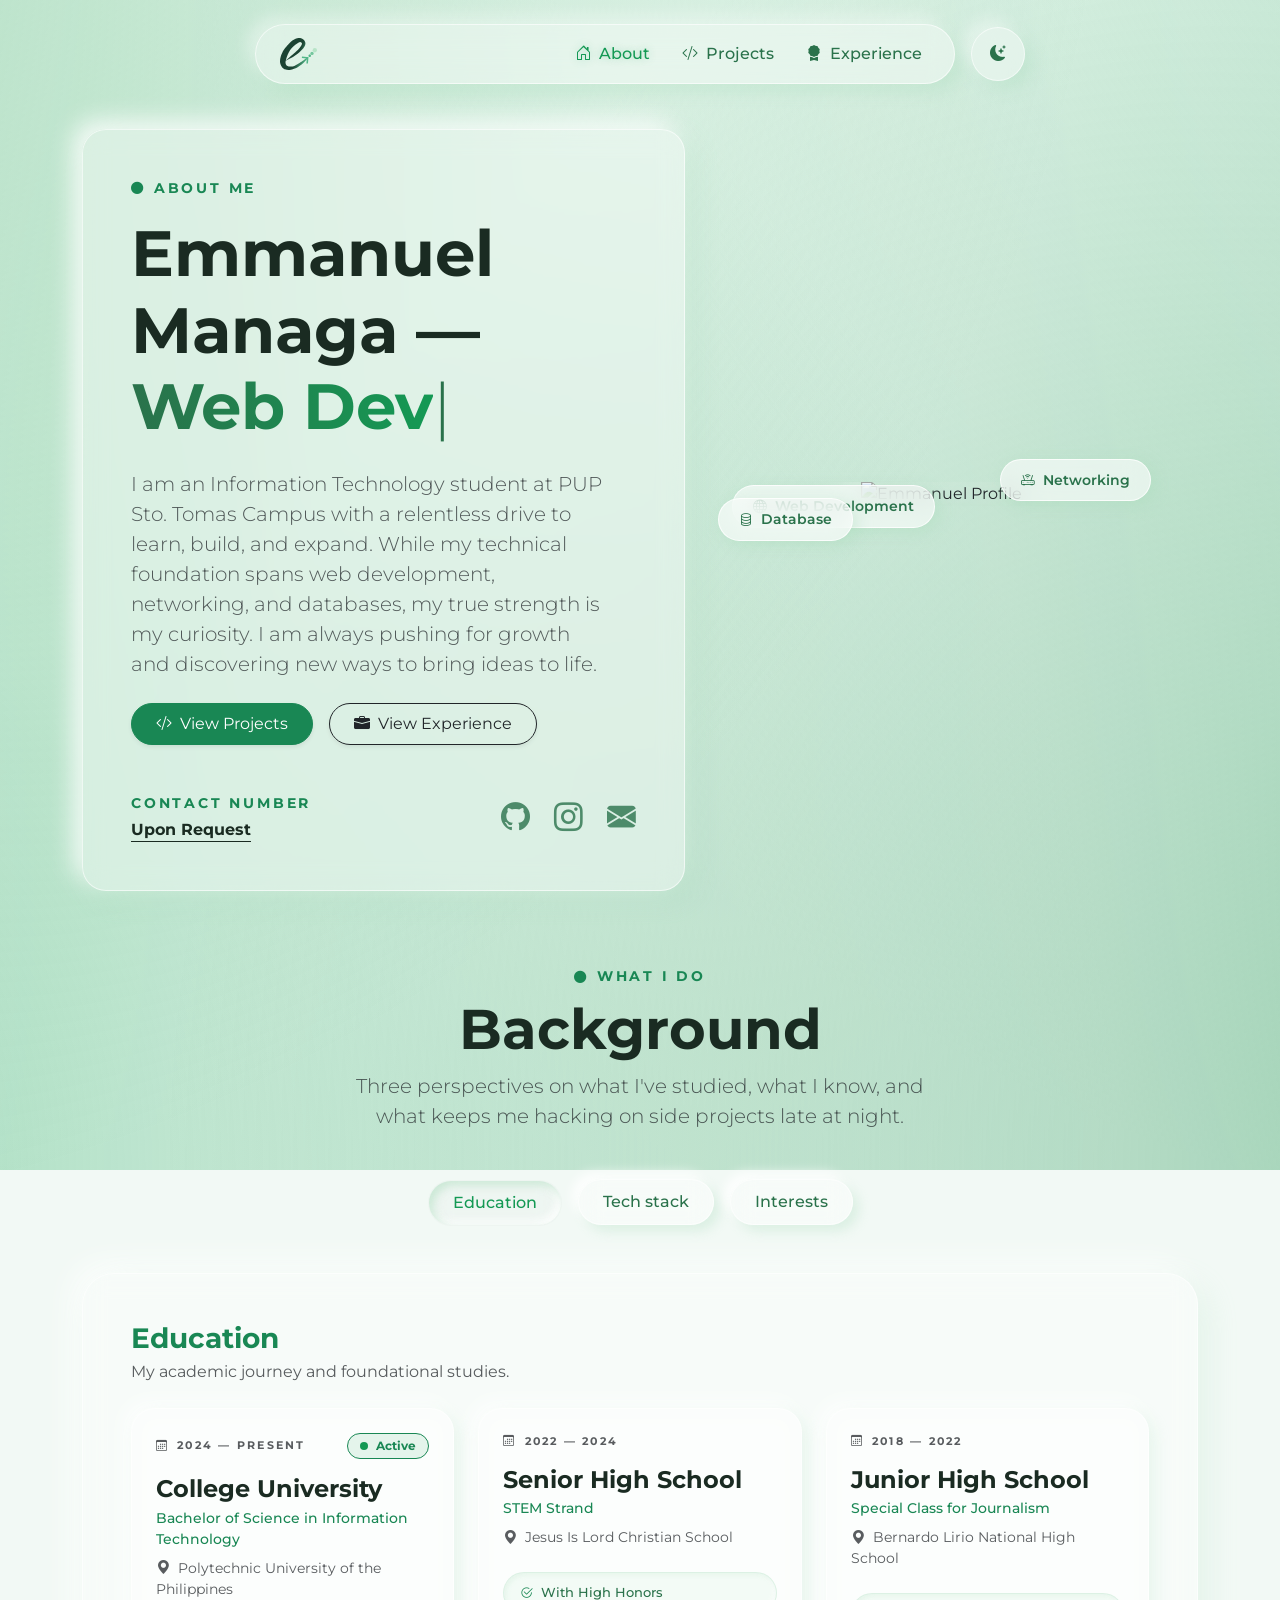
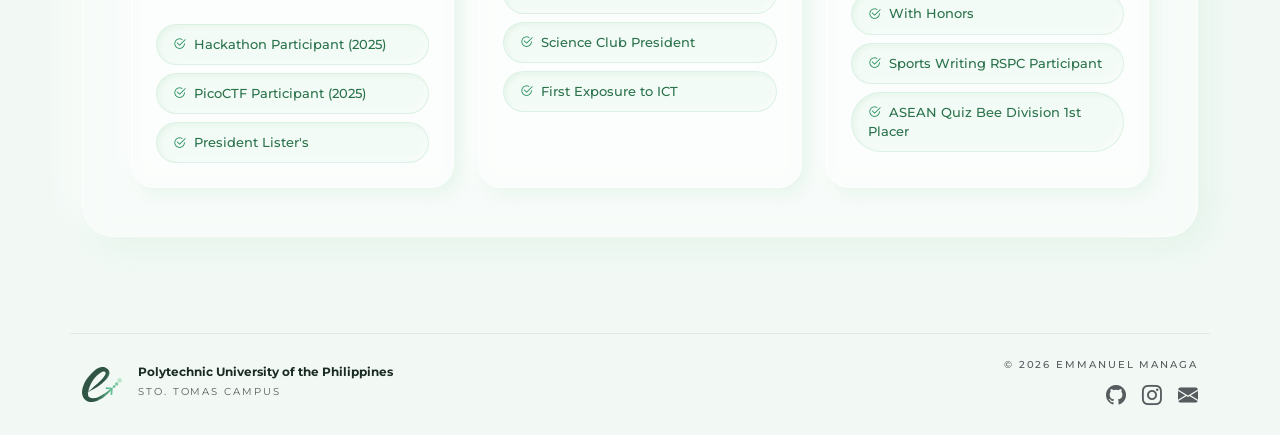
==== commit a71e36ac: "fixed nav bar inaccuracies" ====
--- a/index.html
+++ b/index.html
@@ -36,8 +36,8 @@
                                 class="bi bi-house-door"></i> About</a></li>
                     <li class="nav-item"><a class="nav-link d-flex align-items-center gap-2" href="projects.html"><i
                                 class="bi bi-code-slash"></i> Projects</a></li>
-                    <li class="nav-item"><a class="nav-link d-flex align-items-center gap-2" href="#contact"><i
-                                class="bi bi-telephone"></i> Contact</a></li>
+                    <li class="nav-item"><a class="nav-link d-flex align-items-center gap-2" href="experience.html"><i
+                                class="bi bi-award-fill"></i> Experience</a></li>
                 </ul>
             </div>
         </nav>
--- a/style.css
+++ b/style.css
@@ -1,37 +1,51 @@
-/* Animated Soft Pastel Green Mesh Gradient */
+/* --- Base Body (Static) --- */
 body {
-    /* 1. The creamy, milky base color */
+    /* 1. The creamy, milky base color stays on the body */
     background-color: #f2f9f5;
     font-family: 'Montserrat', sans-serif;
+    min-height: 100vh;
+    overflow-x: hidden; /* Keeps our scrollbar fix! */
+    position: relative; /* Required to stack the background behind it */
+}
+
+/* --- The GPU-Accelerated Background Canvas --- */
+body::before {
+    content: "";
+    position: fixed;
+    top: -30%;
+    left: -30%;
+    width: 160vw;
+    height: 160vh;
+    z-index: -1;
 
     /* 2. The soft pastel green patches */
     background-image:
-        radial-gradient(circle at 0% 0%, rgba(193, 230, 210, 0.7) 0%, transparent 50%),
-        radial-gradient(circle at 100% 100%, rgba(167, 219, 186, 0.5) 0%, transparent 50%),
-        radial-gradient(circle at 100% 0%, rgba(226, 245, 233, 0.8) 0%, transparent 50%),
-        radial-gradient(circle at 0% 100%, rgba(200, 235, 215, 0.6) 0%, transparent 50%);
-
-    /* 3. Make the background canvas larger so we have room to move it around */
-    background-size: 200% 200%;
-
-    /* 4. Trigger the animation (runs for 15 seconds, eases in and out smoothly, loops forever) */
-    animation: fluctuate 15s ease-in-out infinite alternate;
-
-    min-height: 100vh;
-}
-
-/* 5. The Animation Logic: Shifting the patches around */
-@keyframes fluctuate {
+        radial-gradient(circle at 0% 0%, rgba(167, 219, 186, 0.9) 0%, transparent 60%),
+        radial-gradient(circle at 100% 100%, rgba(120, 190, 150, 0.8) 0%, transparent 60%),
+        radial-gradient(circle at 100% 0%, rgba(200, 235, 215, 0.95) 0%, transparent 60%),
+        radial-gradient(circle at 0% 100%, rgba(145, 212, 175, 0.85) 0%, transparent 60%);
+    
+    background-size: 100% 100%;
+
+    /* 3. The new hardware-accelerated animation */
+    animation: fluctuateGPU 15s ease-in-out infinite alternate;
+    
+    /* Tells the browser's graphics card to prepare for this exact math */
+    will-change: transform;
+}
+
+/* 4. The Animation Logic: Translating instead of Repainting */
+@keyframes fluctuateGPU {
     0% {
-        background-position: 0% 0%;
-    }
-
+        /* translate3d forces the GPU to take over the math */
+        transform: translate3d(0, 0, 0) rotate(0deg);
+    }
     50% {
-        background-position: 100% 100%;
-    }
-
+        /* Larger movement, deeper rotation, and a zoom-in breathing effect */
+        transform: translate3d(10%, 15%, 0) rotate(5deg) scale(1.15);
+    }
     100% {
-        background-position: 0% 100%;
+        transform: translate3d(-5%, -5%, 0) rotate(-2deg);
     }
 }
 
@@ -402,7 +416,7 @@
     background: rgba(255, 255, 255, 0.5);
     backdrop-filter: blur(8px);
     -webkit-backdrop-filter: blur(8px);
-    border: 1px solid rgba(255, 255, 255, 0.8);
+    border: 1px solid rgba(255, 255, 255, 0.5);
     border-radius: 50px;
     padding: 8px 16px;
     font-size: 0.85rem;
@@ -412,7 +426,7 @@
     align-items: center;
     gap: 8px;
     /* Soft outward shadow */
-    box-shadow: 4px 4px 10px rgba(167, 219, 186, 0.2), -4px -4px 10px rgba(255, 255, 255, 0.8);
+    box-shadow: 4px 4px 10px rgba(167, 219, 186, 0.2), -4px -4px 10px rgba(255, 255, 255, 0.4);
     transition: transform 0.2s ease, box-shadow 0.2s ease, background 0.2s ease;
 }
 
@@ -493,14 +507,18 @@
 
 
 /* --- Manual Dark Mode Overrides --- */
-/* Notice we changed this from @media to [data-bs-theme="dark"] */
+/* --- Manual Dark Mode Overrides --- */
 [data-bs-theme="dark"] body {
     background-color: #0d1712;
+}
+
+[data-bs-theme="dark"] body::before {
+    /* Boosted the dark green opacities and matched the 60% spread */
     background-image:
-        radial-gradient(circle at 0% 0%, rgba(42, 114, 75, 0.4) 0%, transparent 50%),
-        radial-gradient(circle at 100% 100%, rgba(20, 153, 84, 0.25) 0%, transparent 50%),
-        radial-gradient(circle at 100% 0%, rgba(5, 61, 30, 0.5) 0%, transparent 50%),
-        radial-gradient(circle at 0% 100%, rgba(31, 92, 58, 0.3) 0%, transparent 50%);
+        radial-gradient(circle at 0% 0%, rgba(42, 114, 75, 0.7) 0%, transparent 50%),
+        radial-gradient(circle at 100% 100%, rgba(20, 153, 84, 0.5) 0%, transparent 50%),
+        radial-gradient(circle at 100% 0%, rgba(5, 61, 30, 0.8) 0%, transparent 50%),
+        radial-gradient(circle at 0% 100%, rgba(31, 92, 58, 0.6) 0%, transparent 50%);
 }
 
 [data-bs-theme="dark"] .custom-pill-nav,
@@ -747,8 +765,8 @@
     background: rgba(255, 255, 255, 0.6);
     backdrop-filter: blur(24px);
     -webkit-backdrop-filter: blur(24px);
-    border: 1px solid rgba(255, 255, 255, 0.4) !important;
-    box-shadow: 10px 10px 40px rgba(167, 219, 186, 0.3), -10px -10px 40px rgba(255, 255, 255, 0.5);
+    border: 1px solid rgba(255, 255, 255, 0.3) !important;
+    box-shadow: 10px 10px 40px rgba(167, 219, 186, 0.3), -10px -10px 40px rgba(255, 255, 255, 0.3);
 }
 
 /* --- Dark Mode Overrides for Swiper --- */
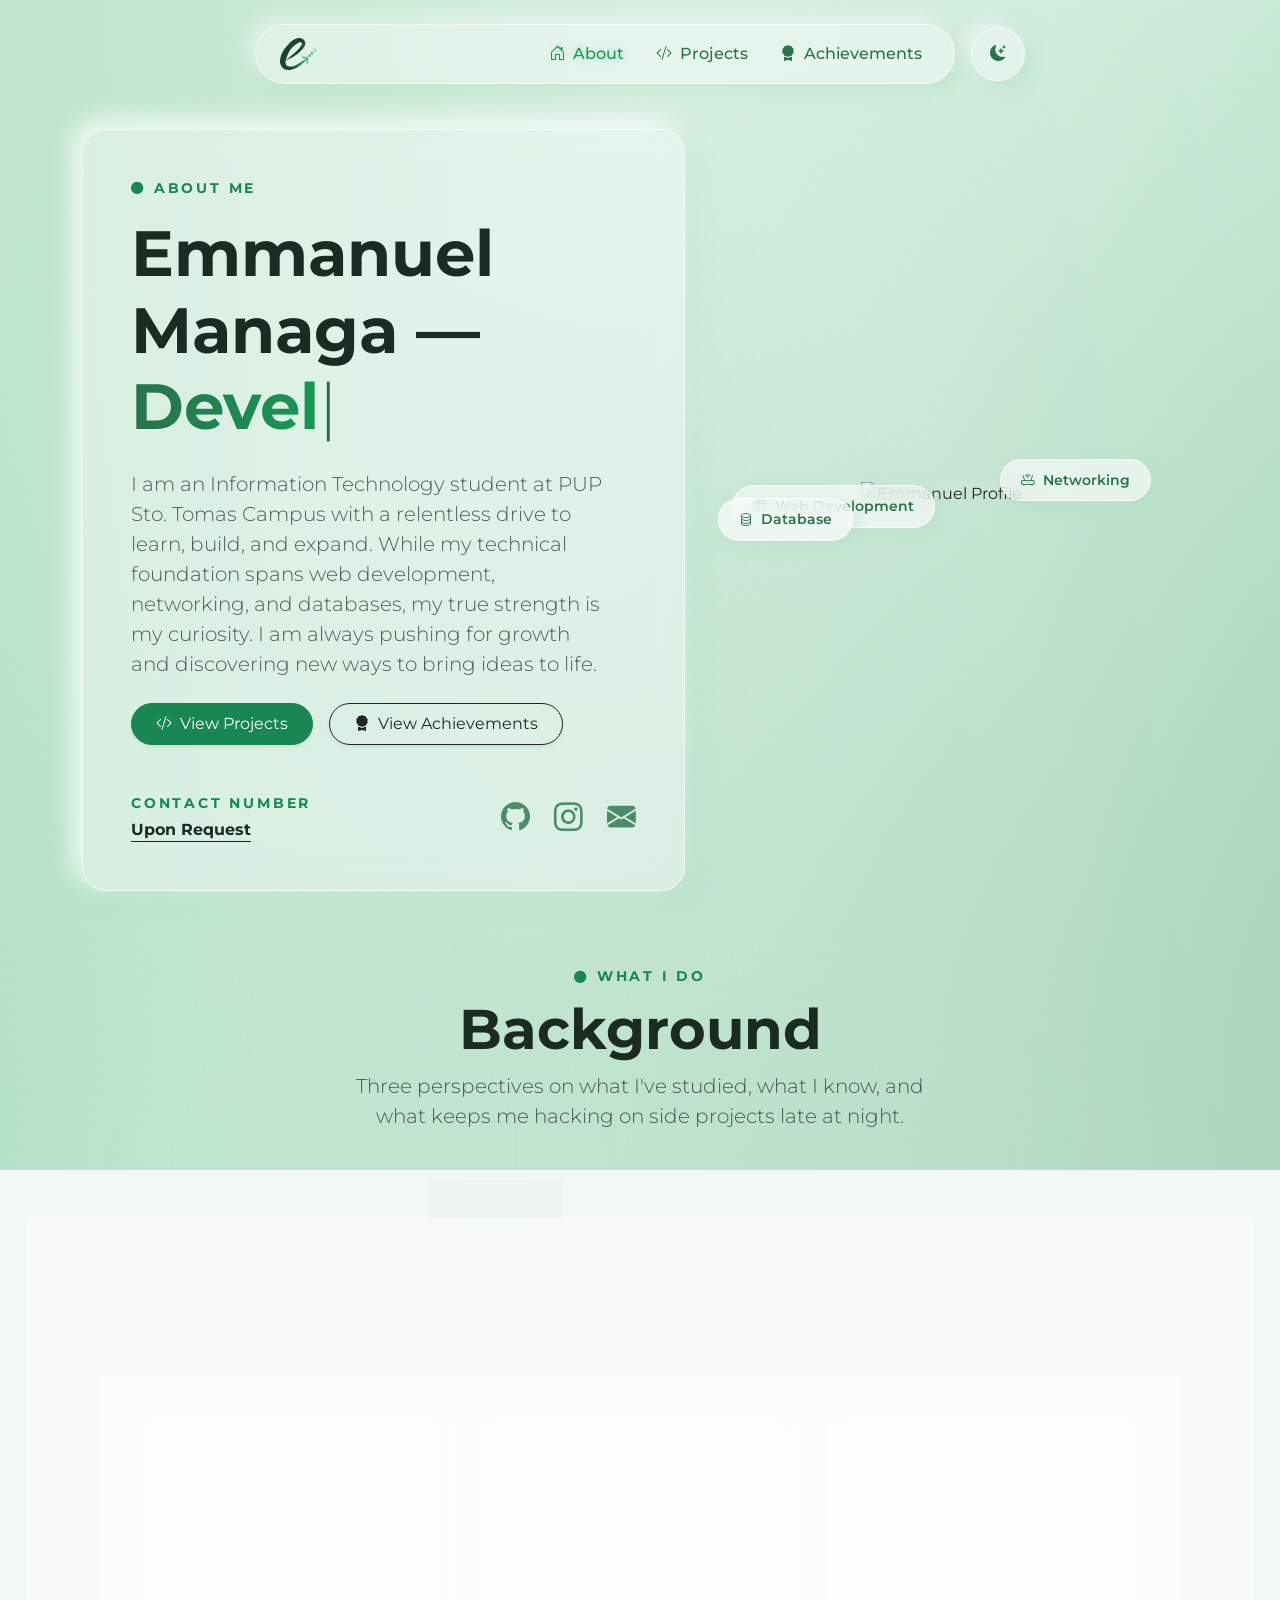
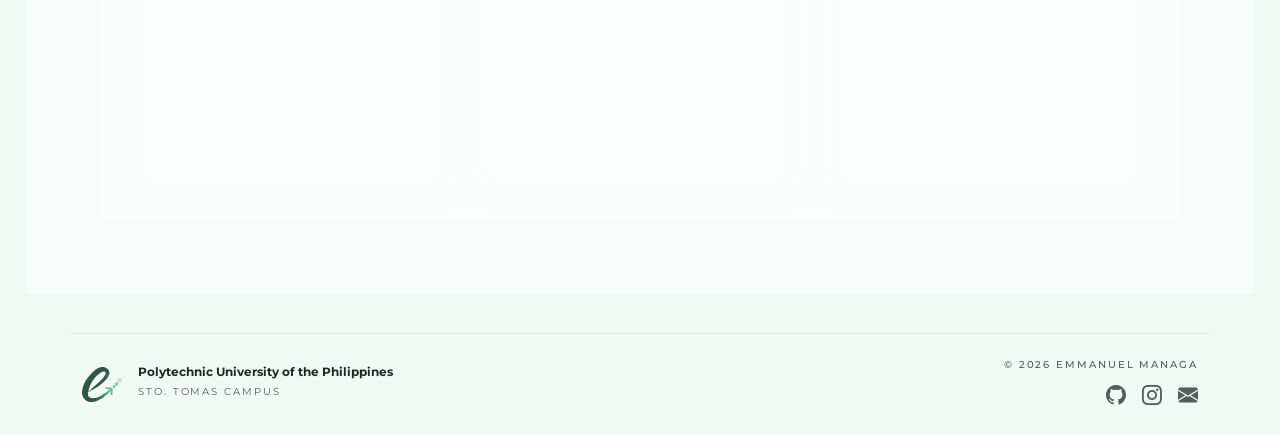
==== commit 22cce504: "changed experience to achievements" ====
--- a/index.html
+++ b/index.html
@@ -36,8 +36,8 @@
                                 class="bi bi-house-door"></i> About</a></li>
                     <li class="nav-item"><a class="nav-link d-flex align-items-center gap-2" href="projects.html"><i
                                 class="bi bi-code-slash"></i> Projects</a></li>
-                    <li class="nav-item"><a class="nav-link d-flex align-items-center gap-2" href="experience.html"><i
-                                class="bi bi-award-fill"></i> Experience</a></li>
+                    <li class="nav-item"><a class="nav-link d-flex align-items-center gap-2" href="achievements.html"><i
+                                class="bi bi-award-fill"></i> Achievements</a></li>
                 </ul>
             </div>
         </nav>
@@ -77,8 +77,8 @@
                         <a href="projects.html" class="btn btn-success px-4 py-2 rounded-pill shadow-sm">
                             <i class="bi bi-code-slash me-2"></i>View Projects
                         </a>
-                        <a href="experience.html" class="btn btn-outline-dark px-4 py-2 rounded-pill shadow-sm">
-                            <i class="bi bi-briefcase-fill me-2"></i>View Experience
+                        <a href="achievements.html" class="btn btn-outline-dark px-4 py-2 rounded-pill shadow-sm">
+                            <i class="bi bi-award-fill me-2"></i>View Achievements
                         </a>
                     </div>
 
@@ -472,7 +472,7 @@
 
     <script>
         // 1. The Typewriter Effect
-        const roles = ["Web Developer", "Curious Dreamer", "Ad Astra"];
+        const roles = ["Developer", "Dreamer", "Ad Astra"];
         let roleIndex = 0;
         let charIndex = 0;
         let isDeleting = false;
